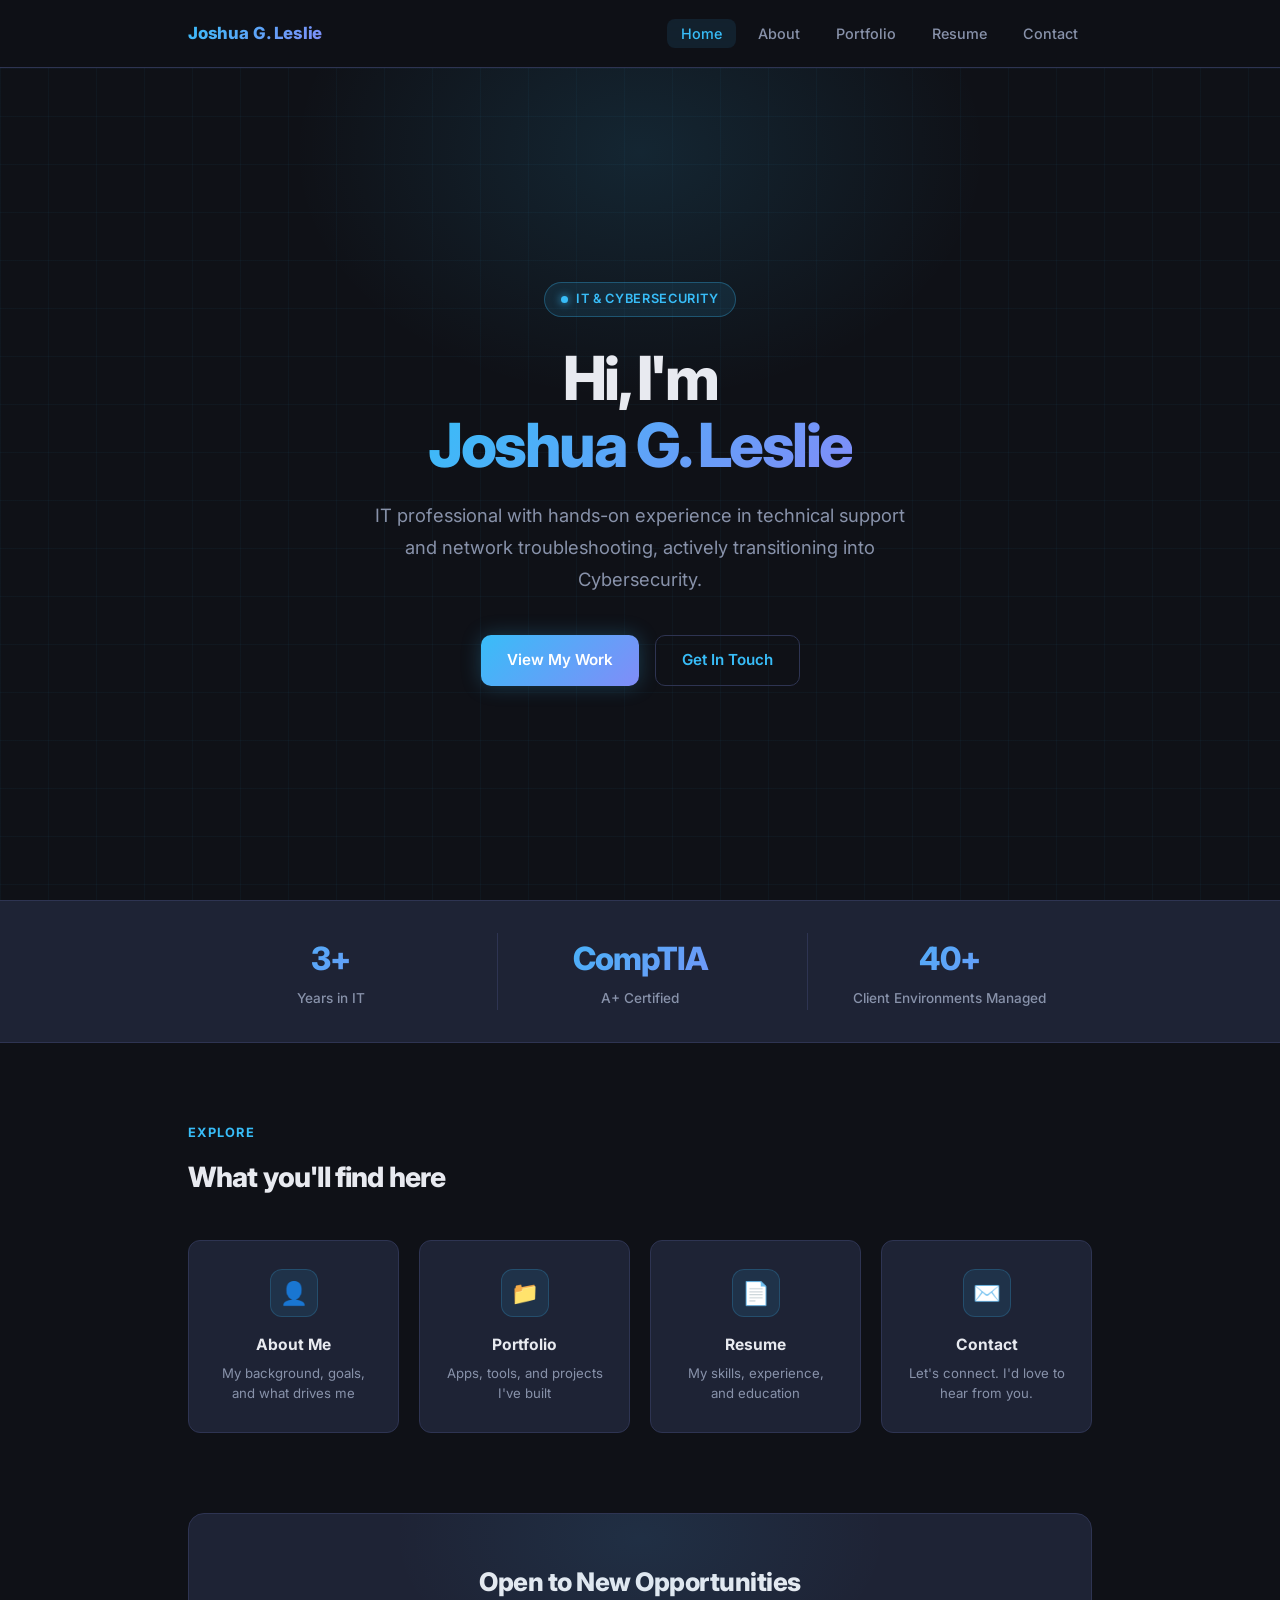
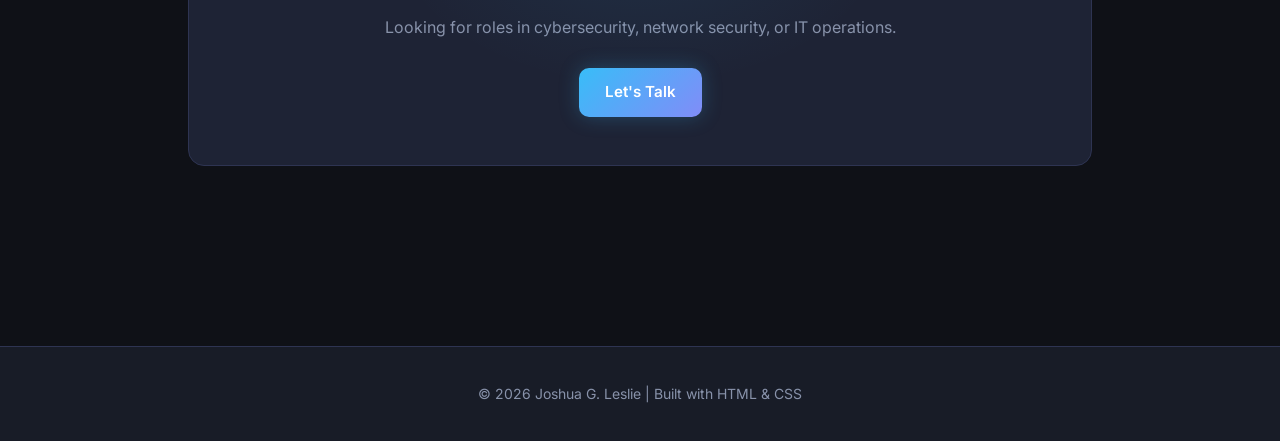
==== index.html @ e8332c3a "Add files via upload" ====
<!DOCTYPE html>
<html lang="en">
<head>
  <meta charset="UTF-8" />
  <meta name="viewport" content="width=device-width, initial-scale=1.0" />
  <title>Joshua G. Leslie</title>
  <link rel="stylesheet" href="style.css" />
  <style>
    /* ============================================
       HOME PAGE STYLES
       ============================================ */

    /* --- Hero --- */
    .hero {
      min-height: calc(100vh - var(--nav-height));
      display: flex;
      align-items: center;
      position: relative;
      overflow: hidden;
      padding: 80px 0;
    }

    /* Subtle grid background */
    .hero::before {
      content: '';
      position: absolute;
      inset: 0;
      background-image:
        linear-gradient(rgba(56, 189, 248, 0.04) 1px, transparent 1px),
        linear-gradient(90deg, rgba(56, 189, 248, 0.04) 1px, transparent 1px);
      background-size: 48px 48px;
    }

    /* Radial glow */
    .hero::after {
      content: '';
      position: absolute;
      top: -20%;
      left: 50%;
      transform: translateX(-50%);
      width: 700px;
      height: 500px;
      background: radial-gradient(ellipse, rgba(56, 189, 248, 0.12) 0%, transparent 70%);
      pointer-events: none;
    }

    .hero-content {
      position: relative;
      z-index: 1;
      text-align: center;
    }

    .hero-badge {
      display: inline-flex;
      align-items: center;
      gap: 8px;
      background: rgba(56, 189, 248, 0.1);
      border: 1px solid rgba(56, 189, 248, 0.3);
      border-radius: 99px;
      padding: 6px 16px;
      font-size: 0.8rem;
      font-weight: 600;
      color: var(--accent);
      letter-spacing: 0.05em;
      text-transform: uppercase;
      margin-bottom: 28px;
    }

    .hero-badge::before {
      content: '';
      width: 7px;
      height: 7px;
      border-radius: 50%;
      background: var(--accent);
      box-shadow: 0 0 8px var(--accent);
      animation: pulse 2s infinite;
    }

    @keyframes pulse {
      0%, 100% { opacity: 1; }
      50%       { opacity: 0.4; }
    }

    .hero h1 {
      font-size: 3.8rem;
      font-weight: 800;
      line-height: 1.1;
      letter-spacing: -0.04em;
      margin-bottom: 20px;
    }

    .hero h1 .gradient-text {
      background: var(--gradient);
      -webkit-background-clip: text;
      -webkit-text-fill-color: transparent;
      background-clip: text;
    }

    .hero-subtitle {
      font-size: 1.15rem;
      color: var(--text-muted);
      max-width: 540px;
      margin: 0 auto 40px;
      line-height: 1.75;
    }

    .hero-buttons {
      display: flex;
      gap: 16px;
      justify-content: center;
      flex-wrap: wrap;
    }

    /* --- Stats bar --- */
    .stats-bar {
      background: var(--surface);
      border-top: 1px solid var(--border);
      border-bottom: 1px solid var(--border);
      padding: 32px 0;
    }

    .stats-grid {
      display: grid;
      grid-template-columns: repeat(3, 1fr);
      gap: 24px;
      text-align: center;
    }

    .stat-divider {
      border-left: 1px solid var(--border);
    }

    .stat-number {
      font-size: 2rem;
      font-weight: 800;
      letter-spacing: -0.03em;
      background: var(--gradient);
      -webkit-background-clip: text;
      -webkit-text-fill-color: transparent;
      background-clip: text;
    }

    .stat-label {
      font-size: 0.85rem;
      color: var(--text-muted);
      margin-top: 4px;
      font-weight: 500;
    }

    /* --- Quick-link cards --- */
    .cards-section {
      padding: 80px 0;
    }

    .section-label {
      font-size: 0.8rem;
      font-weight: 700;
      letter-spacing: 0.1em;
      text-transform: uppercase;
      color: var(--accent);
      margin-bottom: 12px;
    }

    .section-title {
      font-size: 1.75rem;
      font-weight: 800;
      letter-spacing: -0.03em;
      margin-bottom: 40px;
    }

    .cards-grid {
      display: grid;
      grid-template-columns: repeat(auto-fit, minmax(210px, 1fr));
      gap: 20px;
    }

    .nav-card {
      background: var(--surface);
      border: 1px solid var(--border);
      border-radius: var(--radius);
      padding: 28px 24px;
      text-align: center;
      transition: all 0.25s;
      text-decoration: none;
      color: var(--text);
      display: block;
    }

    .nav-card:hover {
      border-color: var(--accent);
      box-shadow: 0 0 0 1px var(--accent), var(--shadow);
      transform: translateY(-4px);
      color: var(--text);
    }

    .nav-card-icon {
      width: 48px;
      height: 48px;
      border-radius: 12px;
      background: rgba(56, 189, 248, 0.1);
      border: 1px solid rgba(56, 189, 248, 0.2);
      display: flex;
      align-items: center;
      justify-content: center;
      font-size: 1.4rem;
      margin: 0 auto 16px;
    }

    .nav-card h3 {
      font-size: 0.975rem;
      font-weight: 700;
      margin-bottom: 6px;
    }

    .nav-card p {
      font-size: 0.825rem;
      color: var(--text-muted);
      line-height: 1.5;
    }

    /* --- CTA Banner --- */
    .cta-banner {
      background: var(--surface);
      border: 1px solid var(--border);
      border-radius: 16px;
      padding: 48px 40px;
      text-align: center;
      position: relative;
      overflow: hidden;
      margin-bottom: 0;
    }

    .cta-banner::before {
      content: '';
      position: absolute;
      top: -50%;
      left: 50%;
      transform: translateX(-50%);
      width: 500px;
      height: 300px;
      background: radial-gradient(ellipse, rgba(56, 189, 248, 0.08) 0%, transparent 70%);
      pointer-events: none;
    }

    .cta-banner h2 {
      font-size: 1.6rem;
      font-weight: 800;
      letter-spacing: -0.02em;
      margin-bottom: 12px;
    }

    .cta-banner p {
      color: var(--text-muted);
      margin-bottom: 28px;
      font-size: 1rem;
    }

    @media (max-width: 640px) {
      .hero h1     { font-size: 2.4rem; }
      .hero        { padding: 60px 0; min-height: auto; }
      .stats-grid  { grid-template-columns: 1fr; gap: 20px; }
      .stat-divider { border-left: none; border-top: 1px solid var(--border); padding-top: 20px; }
      .cta-banner  { padding: 36px 24px; }
    }
  </style>
</head>
<body>

  <!-- ===== Navigation ===== -->
  <nav>
    <div class="nav-inner">
      <a href="index.html" class="nav-logo">Joshua G. Leslie</a>
      <button class="nav-toggle" aria-label="Toggle menu">
        <span></span><span></span><span></span>
      </button>
      <ul class="nav-links">
        <li><a href="index.html" class="active">Home</a></li>
        <li><a href="about.html">About</a></li>
        <li><a href="portfolio.html">Portfolio</a></li>
        <li><a href="resume.html">Resume</a></li>
        <li><a href="contact.html">Contact</a></li>
      </ul>
    </div>
  </nav>

  <main>

    <!-- ===== Hero ===== -->
    <section class="hero">
      <div class="container hero-content">
        <div class="hero-badge">IT &amp; Cybersecurity</div>
        <h1>
          Hi, I'm<br/>
          <span class="gradient-text">Joshua G. Leslie</span>
        </h1>
        <p class="hero-subtitle">
          IT professional with hands-on experience in technical support and
          network troubleshooting, actively transitioning into Cybersecurity.
        </p>
        <div class="hero-buttons">
          <a href="portfolio.html" class="btn btn-primary">View My Work</a>
          <a href="contact.html" class="btn btn-outline">Get In Touch</a>
        </div>
      </div>
    </section>

    <!-- ===== Stats Bar ===== -->
    <div class="stats-bar">
      <div class="container">
        <div class="stats-grid">
          <div>
            <div class="stat-number">3+</div>
            <div class="stat-label">Years in IT</div>
          </div>
          <div class="stat-divider">
            <div class="stat-number">CompTIA</div>
            <div class="stat-label">A+ Certified</div>
          </div>
          <div class="stat-divider">
            <div class="stat-number">40+</div>
            <div class="stat-label">Client Environments Managed</div>
          </div>
        </div>
      </div>
    </div>

    <!-- ===== Navigation Cards ===== -->
    <section class="cards-section">
      <div class="container">
        <p class="section-label">Explore</p>
        <h2 class="section-title">What you'll find here</h2>

        <div class="cards-grid">
          <a href="about.html" class="nav-card">
            <div class="nav-card-icon">&#128100;</div>
            <h3>About Me</h3>
            <p>My background, goals, and what drives me</p>
          </a>
          <a href="portfolio.html" class="nav-card">
            <div class="nav-card-icon">&#128193;</div>
            <h3>Portfolio</h3>
            <p>Apps, tools, and projects I've built</p>
          </a>
          <a href="resume.html" class="nav-card">
            <div class="nav-card-icon">&#128196;</div>
            <h3>Resume</h3>
            <p>My skills, experience, and education</p>
          </a>
          <a href="contact.html" class="nav-card">
            <div class="nav-card-icon">&#9993;&#65039;</div>
            <h3>Contact</h3>
            <p>Let's connect. I'd love to hear from you.</p>
          </a>
        </div>
      </div>
    </section>

    <!-- ===== CTA Banner ===== -->
    <section style="padding: 0 0 80px;">
      <div class="container">
        <div class="cta-banner">
          <h2>Open to New Opportunities</h2>
          <p>Looking for roles in cybersecurity, network security, or IT operations.</p>
          <a href="contact.html" class="btn btn-primary">Let's Talk</a>
        </div>
      </div>
    </section>

  </main>

  <!-- ===== Footer ===== -->
  <footer>
    <p>&copy; 2026 Joshua G. Leslie | Built with HTML &amp; CSS</p>
  </footer>

  <script src="nav.js"></script>
</body>
</html>
---- style.css ----
/* ============================================
   style.css — Shared styles for all pages
   ============================================ */

/* --- Google Fonts --- */
@import url('https://fonts.googleapis.com/css2?family=Inter:wght@400;500;600;700;800&display=swap');

/* --- CSS Variables --- */
:root {
  --bg:           #0f1117;
  --bg-secondary: #181c27;
  --surface:      #1e2335;
  --surface-2:    #252a3d;
  --border:       #2e3452;
  --text:         #e8eaf0;
  --text-muted:   #8892aa;
  --accent:       #38bdf8;
  --accent-dark:  #0ea5e9;
  --accent-glow:  rgba(56, 189, 248, 0.25);
  --gradient:     linear-gradient(135deg, #38bdf8 0%, #818cf8 100%);
  --nav-height:   68px;
  --radius:       12px;
  --shadow:       0 4px 24px rgba(0, 0, 0, 0.4);
  --shadow-lg:    0 8px 40px rgba(0, 0, 0, 0.5);
}

/* --- Reset & Base --- */
*, *::before, *::after {
  box-sizing: border-box;
  margin: 0;
  padding: 0;
}

html { scroll-behavior: smooth; }

body {
  font-family: 'Inter', -apple-system, BlinkMacSystemFont, sans-serif;
  background-color: var(--bg);
  color: var(--text);
  line-height: 1.6;
  font-size: 16px;
}

a {
  color: var(--accent);
  text-decoration: none;
  transition: color 0.2s;
}

a:hover { color: #7dd3fc; text-decoration: none; }

img { max-width: 100%; display: block; }

/* --- Layout --- */
.container {
  max-width: 960px;
  margin: 0 auto;
  padding: 0 28px;
}

/* ============================================
   NAVIGATION
   ============================================ */
nav {
  height: var(--nav-height);
  position: sticky;
  top: 0;
  z-index: 100;
  background: rgba(15, 17, 23, 0.75);
  backdrop-filter: blur(16px);
  -webkit-backdrop-filter: blur(16px);
  border-bottom: 1px solid var(--border);
}

.nav-inner {
  max-width: 960px;
  margin: 0 auto;
  padding: 0 28px;
  height: 100%;
  display: flex;
  align-items: center;
  justify-content: space-between;
}

.nav-logo {
  font-weight: 800;
  font-size: 1.05rem;
  background: var(--gradient);
  -webkit-background-clip: text;
  -webkit-text-fill-color: transparent;
  background-clip: text;
  text-decoration: none;
  letter-spacing: -0.01em;
}

.nav-links {
  list-style: none;
  display: flex;
  gap: 8px;
}

.nav-links a {
  color: var(--text-muted);
  font-size: 0.9rem;
  font-weight: 500;
  text-decoration: none;
  padding: 6px 14px;
  border-radius: 8px;
  transition: all 0.2s;
}

.nav-links a:hover {
  color: var(--text);
  background-color: var(--surface);
}

.nav-links a.active {
  color: var(--accent);
  background-color: rgba(56, 189, 248, 0.1);
}

.nav-toggle {
  display: none;
  background: none;
  border: none;
  cursor: pointer;
  flex-direction: column;
  gap: 5px;
  padding: 4px;
}

.nav-toggle span {
  display: block;
  width: 24px;
  height: 2px;
  background-color: var(--text);
  transition: all 0.3s;
  border-radius: 2px;
}

/* ============================================
   PAGE HEADER (inner pages)
   ============================================ */
.page-header {
  padding: 64px 0 48px;
  border-bottom: 1px solid var(--border);
  margin-bottom: 56px;
}

.page-header h1 {
  font-size: 2.2rem;
  font-weight: 800;
  letter-spacing: -0.03em;
  margin-bottom: 10px;
  background: var(--gradient);
  -webkit-background-clip: text;
  -webkit-text-fill-color: transparent;
  background-clip: text;
  display: inline-block;
}

.page-header p {
  color: var(--text-muted);
  font-size: 1.05rem;
}

/* ============================================
   BUTTONS
   ============================================ */
.btn {
  display: inline-flex;
  align-items: center;
  gap: 8px;
  padding: 12px 26px;
  border-radius: 10px;
  font-size: 0.95rem;
  font-weight: 600;
  cursor: pointer;
  transition: all 0.25s;
  text-decoration: none;
  font-family: inherit;
  border: none;
}

.btn-primary {
  background: var(--gradient);
  color: #fff;
  box-shadow: 0 0 20px var(--accent-glow);
}

.btn-primary:hover {
  transform: translateY(-2px);
  box-shadow: 0 0 32px rgba(56, 189, 248, 0.45);
  color: #fff;
}

.btn-outline {
  background: transparent;
  color: var(--accent);
  border: 1.5px solid var(--border);
}

.btn-outline:hover {
  border-color: var(--accent);
  background: rgba(56, 189, 248, 0.08);
  transform: translateY(-2px);
  color: var(--accent);
}

/* ============================================
   CARDS (shared across pages)
   ============================================ */
.card {
  background: var(--surface);
  border: 1px solid var(--border);
  border-radius: var(--radius);
  transition: all 0.25s;
}

.card:hover {
  border-color: var(--accent);
  box-shadow: 0 0 0 1px var(--accent), var(--shadow);
  transform: translateY(-3px);
}

/* ============================================
   TAGS / BADGES
   ============================================ */
.tag {
  background: rgba(56, 189, 248, 0.1);
  color: var(--accent);
  border: 1px solid rgba(56, 189, 248, 0.25);
  border-radius: 6px;
  padding: 3px 10px;
  font-size: 0.8rem;
  font-weight: 600;
}

/* ============================================
   FOOTER
   ============================================ */
footer {
  border-top: 1px solid var(--border);
  padding: 36px 28px;
  text-align: center;
  color: var(--text-muted);
  font-size: 0.875rem;
  margin-top: 100px;
  background: var(--bg-secondary);
}

footer a {
  color: var(--text-muted);
  transition: color 0.2s;
}

footer a:hover { color: var(--accent); }

/* ============================================
   RESPONSIVE
   ============================================ */
@media (max-width: 640px) {
  .nav-toggle { display: flex; }

  .nav-links {
    display: none;
    position: absolute;
    top: var(--nav-height);
    left: 0;
    right: 0;
    background: var(--bg-secondary);
    border-bottom: 1px solid var(--border);
    flex-direction: column;
    gap: 0;
    padding: 8px 12px 16px;
  }

  .nav-links.open { display: flex; }

  .nav-links li a { display: block; padding: 10px 14px; }

  .page-header h1 { font-size: 1.75rem; }
}
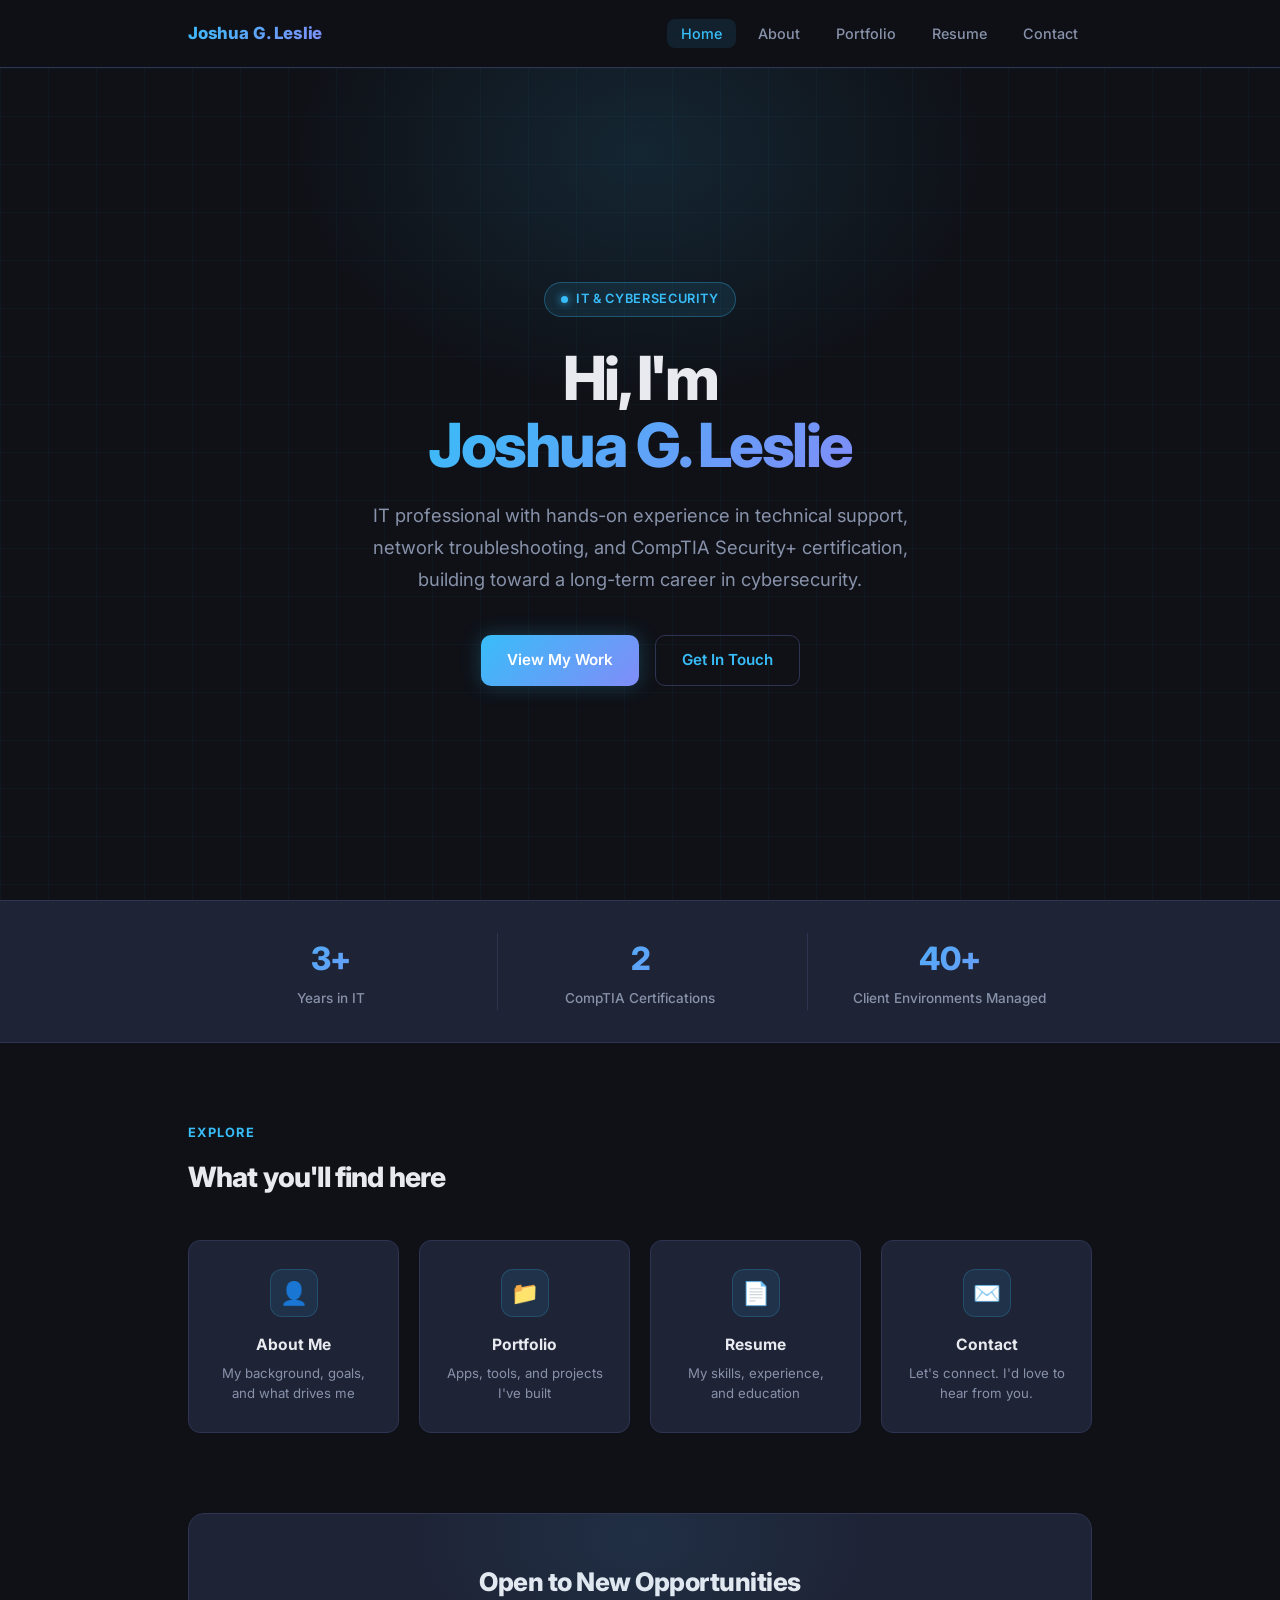
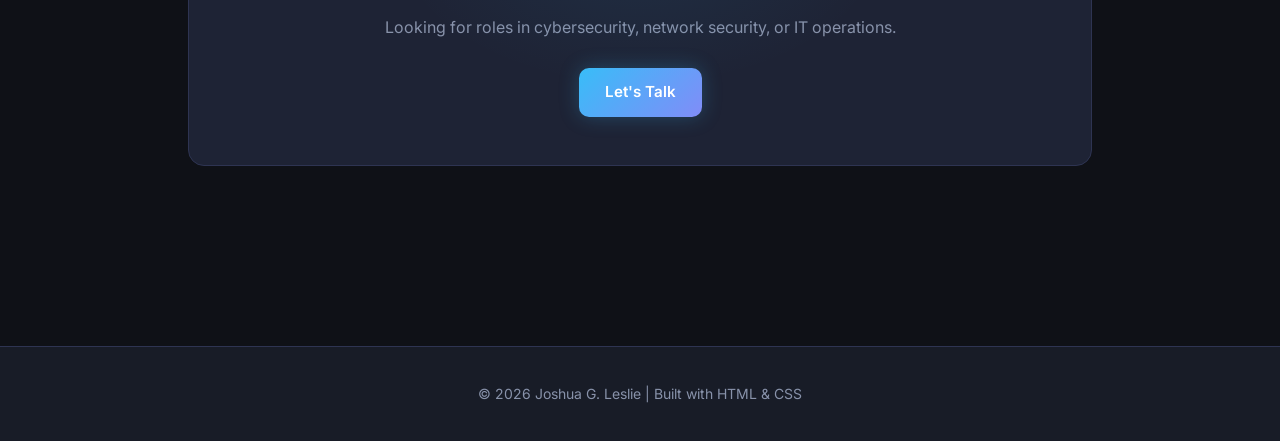
==== commit 38aa6e23: "Add CompTIA certification badges and verification links" ====
--- a/index.html
+++ b/index.html
@@ -294,8 +294,9 @@
           <span class="gradient-text">Joshua G. Leslie</span>
         </h1>
         <p class="hero-subtitle">
-          IT professional with hands-on experience in technical support and
-          network troubleshooting, actively transitioning into Cybersecurity.
+          IT professional with hands-on experience in technical support,
+          network troubleshooting, and CompTIA Security+ certification,
+          building toward a long-term career in cybersecurity.
         </p>
         <div class="hero-buttons">
           <a href="portfolio.html" class="btn btn-primary">View My Work</a>
@@ -313,8 +314,8 @@
             <div class="stat-label">Years in IT</div>
           </div>
           <div class="stat-divider">
-            <div class="stat-number">CompTIA</div>
-            <div class="stat-label">A+ Certified</div>
+            <div class="stat-number">2</div>
+            <div class="stat-label">CompTIA Certifications</div>
           </div>
           <div class="stat-divider">
             <div class="stat-number">40+</div>
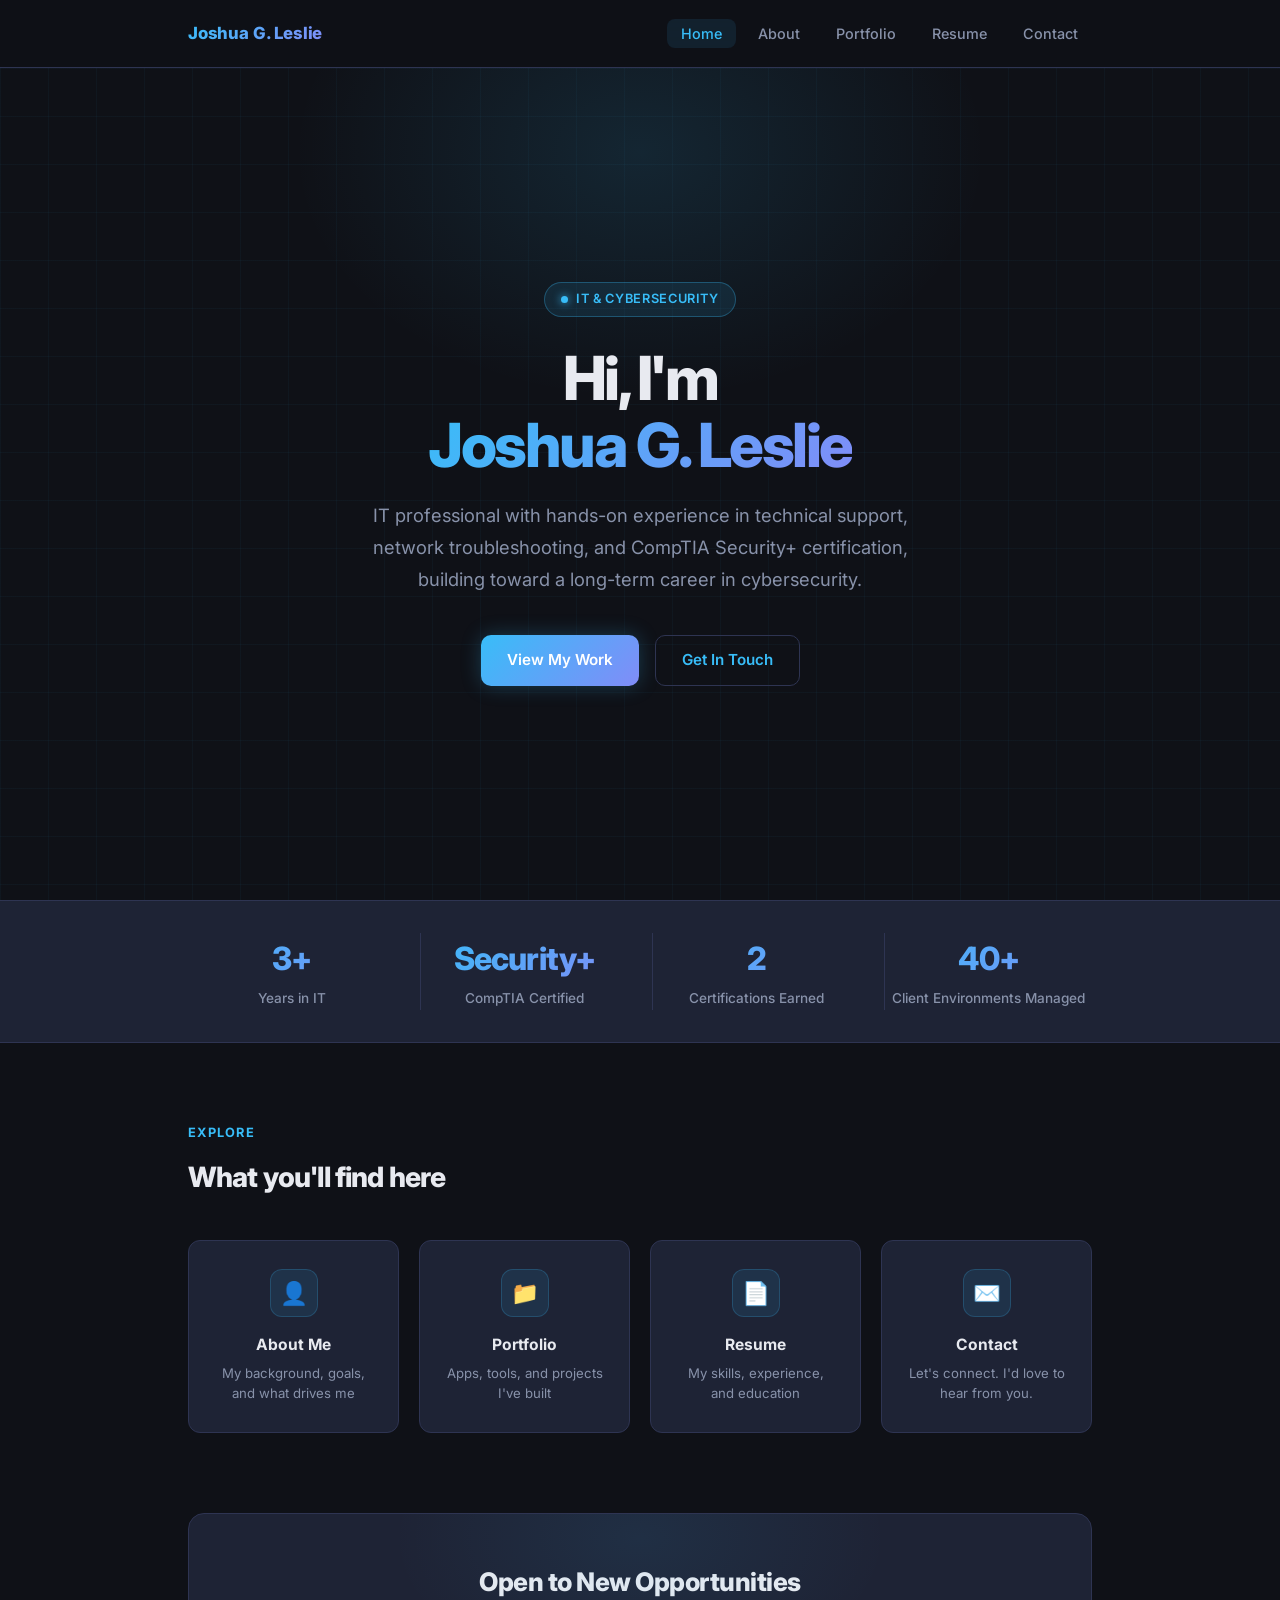
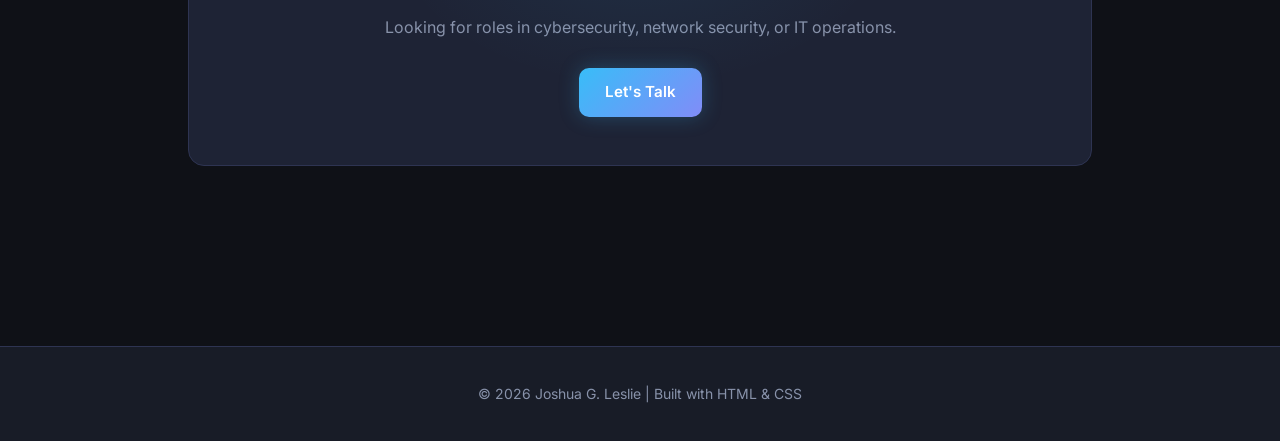
==== commit a9730280: "Refine certification and learning sections" ====
--- a/index.html
+++ b/index.html
@@ -121,7 +121,7 @@
 
     .stats-grid {
       display: grid;
-      grid-template-columns: repeat(3, 1fr);
+      grid-template-columns: repeat(4, 1fr);
       gap: 24px;
       text-align: center;
     }
@@ -314,8 +314,12 @@
             <div class="stat-label">Years in IT</div>
           </div>
           <div class="stat-divider">
+            <div class="stat-number">Security+</div>
+            <div class="stat-label">CompTIA Certified</div>
+          </div>
+          <div class="stat-divider">
             <div class="stat-number">2</div>
-            <div class="stat-label">CompTIA Certifications</div>
+            <div class="stat-label">Certifications Earned</div>
           </div>
           <div class="stat-divider">
             <div class="stat-number">40+</div>
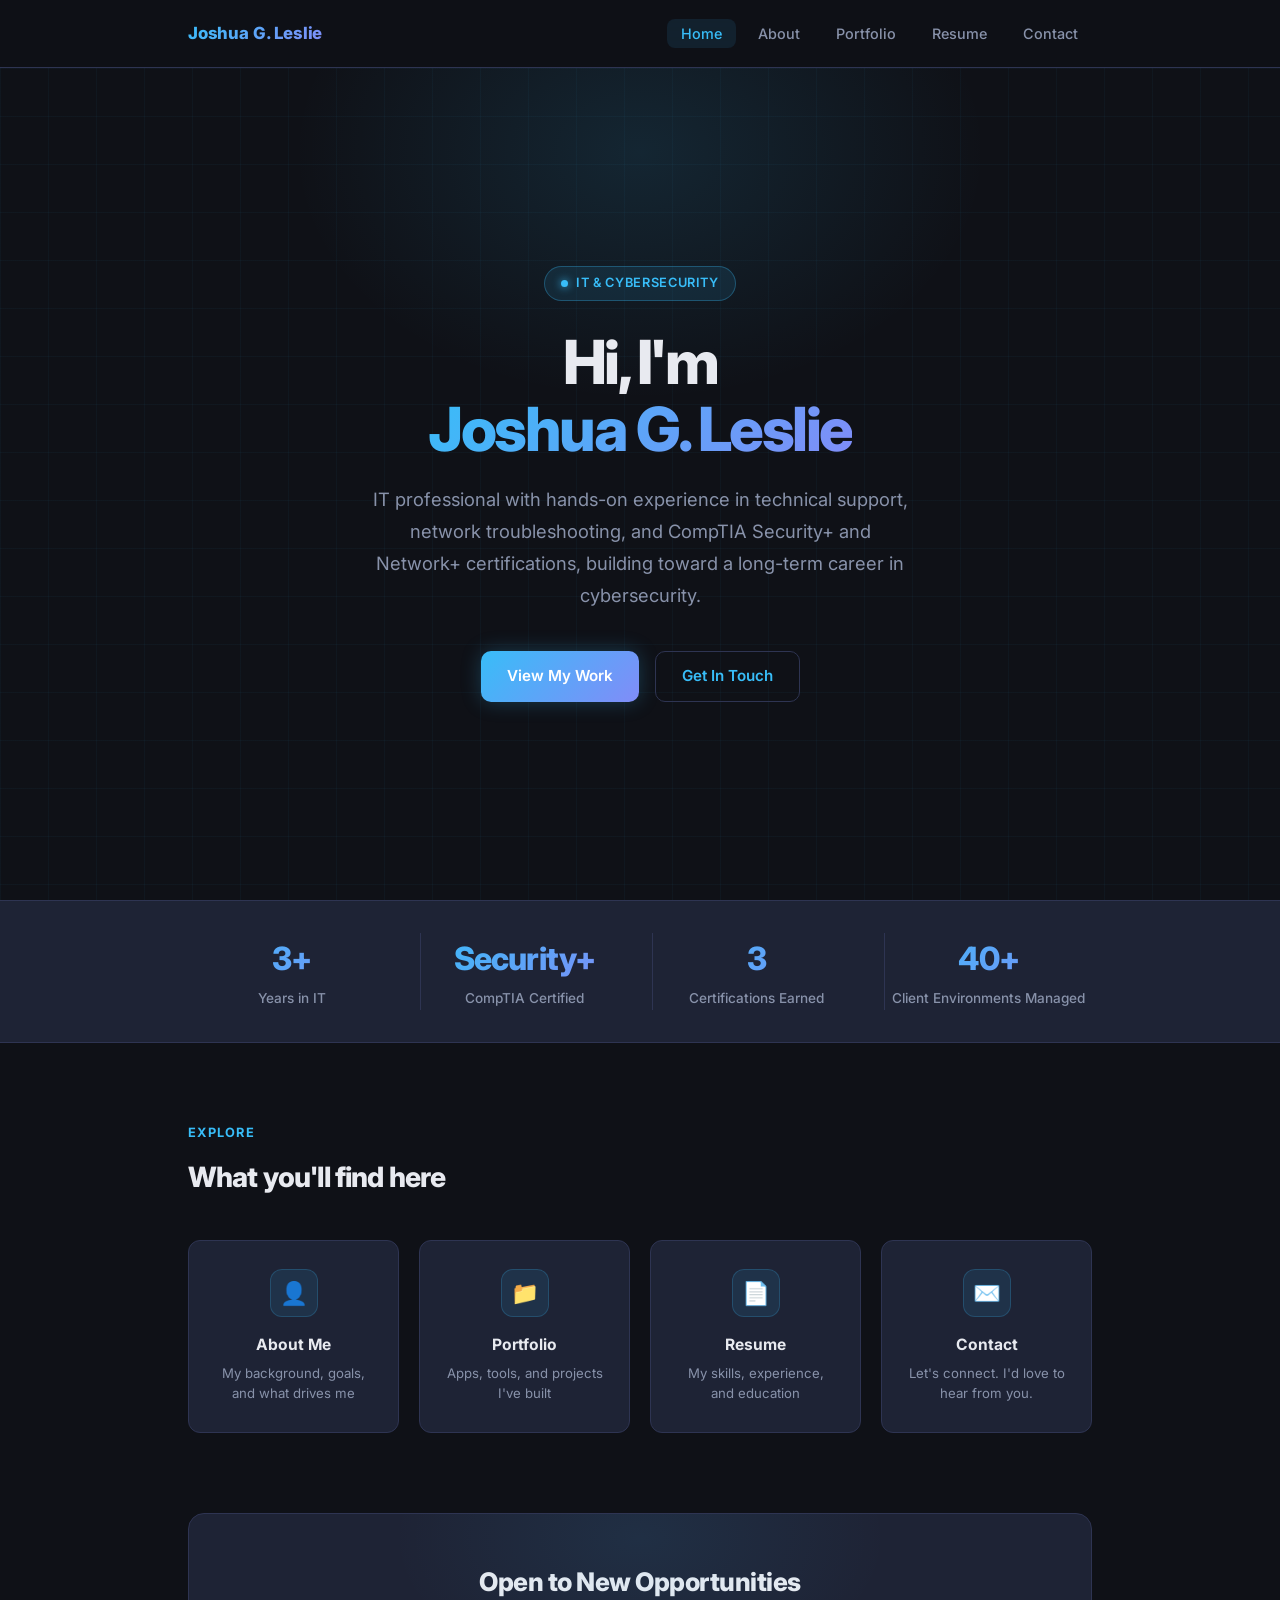
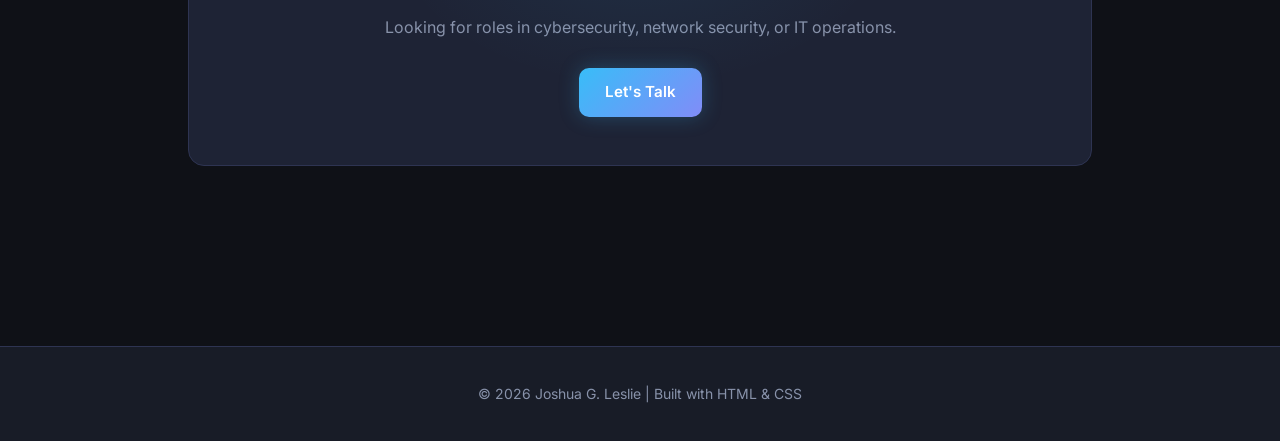
==== commit 0b1357eb: "Add CompTIA Network+ to website and resume" ====
--- a/index.html
+++ b/index.html
@@ -295,7 +295,7 @@
         </h1>
         <p class="hero-subtitle">
           IT professional with hands-on experience in technical support,
-          network troubleshooting, and CompTIA Security+ certification,
+          network troubleshooting, and CompTIA Security+ and Network+ certifications,
           building toward a long-term career in cybersecurity.
         </p>
         <div class="hero-buttons">
@@ -318,7 +318,7 @@
             <div class="stat-label">CompTIA Certified</div>
           </div>
           <div class="stat-divider">
-            <div class="stat-number">2</div>
+            <div class="stat-number">3</div>
             <div class="stat-label">Certifications Earned</div>
           </div>
           <div class="stat-divider">
